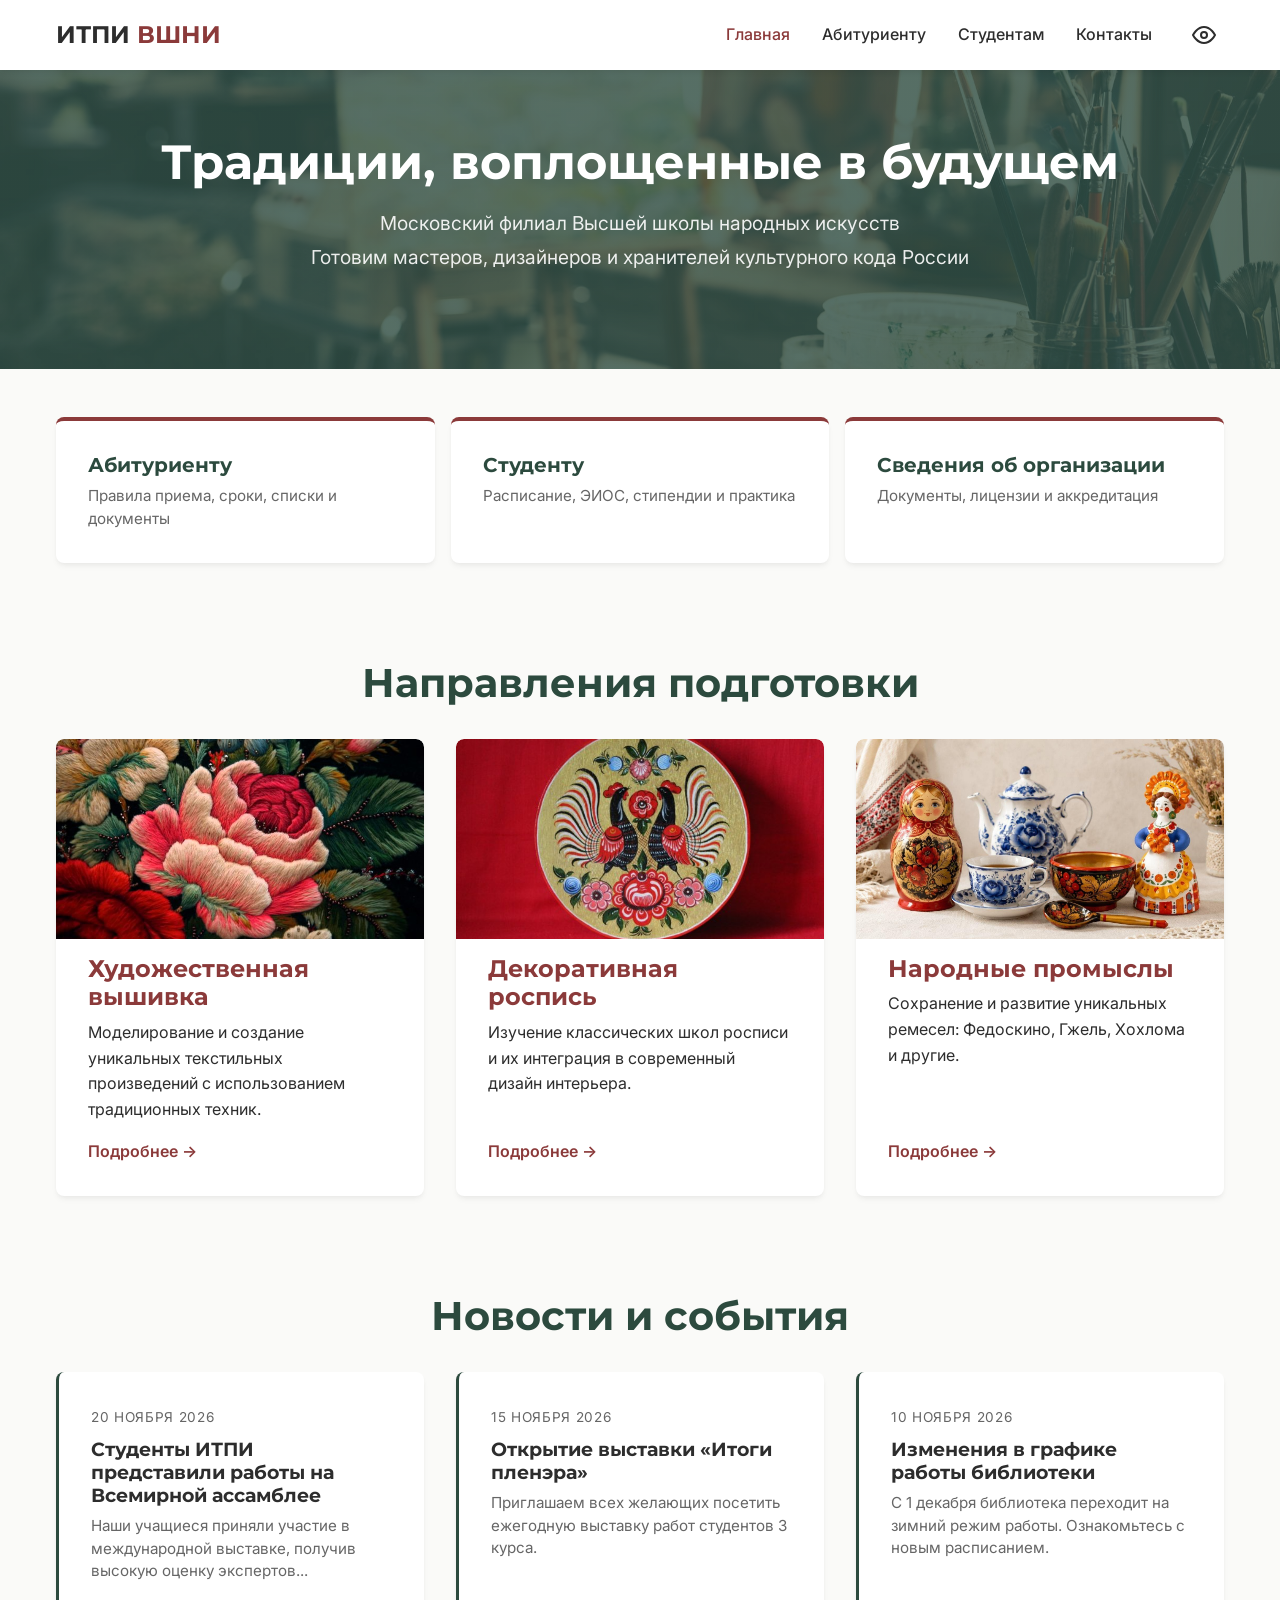
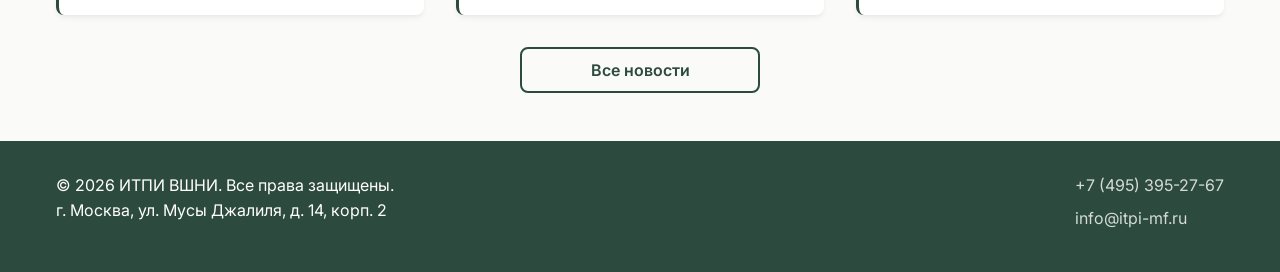
==== index.html @ 5b7797e9 "Update index.html" ====
<!DOCTYPE html>
<html lang="ru">
<head>
    <meta charset="UTF-8">
    <meta name="viewport" content="width=device-width, initial-scale=1.0">
    <title>ИТПИ ВШНИ | Институт Традиционного Прикладного Искусства</title>
    <link rel="preconnect" href="https://fonts.googleapis.com">
    <link rel="preconnect" href="https://fonts.gstatic.com" crossorigin>
    <link href="https://fonts.googleapis.com/css2?family=Inter:wght@400;500;600&family=Montserrat:wght@600;700&family=Playfair+Display:wght@600;700&display=swap" rel="stylesheet">
    <link rel="stylesheet" href="styles.css">
</head>
<body>
    <header class="header">
        <div class="container header__container">
            <a href="index.html" class="logo">ИТПИ <span>ВШНИ</span></a>
            
            <div class="header__right">
                <nav class="nav">
                    <ul class="nav__list">
                        <li><a href="index.html" class="nav__link active">Главная</a></li>
                        <li><a href="admissions.html" class="nav__link">Абитуриенту</a></li>
                        <li><a href="#" class="nav__link">Студентам</a></li>
                        <li><a href="#" class="nav__link">Контакты</a></li>
                    </ul>
                </nav>
                
                <div class="a11y-wrapper">
                    <button class="a11y-toggle" id="a11yToggleBtn" aria-label="Открыть настройки для слабовидящих">
                        <svg width="24" height="24" viewBox="0 0 24 24" fill="none" stroke="currentColor" stroke-width="2" stroke-linecap="round" stroke-linejoin="round">
                            <path d="M1 12s4-8 11-8 11 8 11 8-4 8-11 8-11-8-11-8z"></path>
                            <circle cx="12" cy="12" r="3"></circle>
                        </svg>
                    </button>
                    
                    <div class="a11y-panel" id="a11yPanel">
                        <div class="a11y-section">
                            <span class="a11y-label">Размер шрифта:</span>
                            <button class="a11y-option" data-size="normal">А</button>
                            <button class="a11y-option" data-size="large">А+</button>
                            <button class="a11y-option" data-size="xlarge">А++</button>
                        </div>
                        <div class="a11y-section">
                            <span class="a11y-label">Цвет сайта:</span>
                            <button class="a11y-option a11y-color-btn" data-color="default">Обычный</button>
                            <button class="a11y-option a11y-color-btn" data-color="black-white">Чёрным по белому</button>
                            <button class="a11y-option a11y-color-btn" data-color="white-black">Белым по чёрному</button>
                        </div>
                        <button class="a11y-reset" id="a11yResetBtn">Сбросить настройки</button>
                    </div>
                </div>
                
                <button class="burger" aria-label="Открыть меню">
                    <span></span>
                    <span></span>
                    <span></span>
                </button>
            </div>
        </div>
    </header>

    <main>
        <section class="hero">
            <div class="container hero__content">
                <h1 class="hero__title">Традиции, воплощенные в будущем</h1>
                <p class="hero__subtitle">Московский филиал Высшей школы народных искусств</p>
                <p class="hero__subtitle2">Готовим мастеров, дизайнеров и хранителей культурного кода России</p>
            </div>
        </section>

        <section class="quick-links container">
            <div class="quick-links__grid">
                <a href="admissions.html" class="link-card">
                    <h3 class="link-card__title">Абитуриенту</h3>
                    <p class="link-card__text">Правила приема, сроки, списки и документы</p>
                </a>
                <a href="#" class="link-card">
                    <h3 class="link-card__title">Студенту</h3>
                    <p class="link-card__text">Расписание, ЭИОС, стипендии и практика</p>
                </a>
                <a href="#" class="link-card">
                    <h3 class="link-card__title">Сведения об организации</h3>
                    <p class="link-card__text">Документы, лицензии и аккредитация</p>
                </a>
            </div>
        </section>

        <section class="features container">
            <h2 class="section-title">Направления подготовки</h2>
            <div class="features__grid">
                <article class="card">
                    <img src="vishivka.jpg" alt="Художественная вышивка" class="card__image">
                    <h3 class="card__title">Художественная вышивка</h3>
                    <p class="card__text">Моделирование и создание уникальных текстильных произведений с использованием традиционных техник.</p>
                    <a href="#" class="card__link">Подробнее →</a>
                </article>
                <article class="card">
                    <img src="rospis.jpg" alt="Декоративная роспись" class="card__image">
                    <h3 class="card__title">Декоративная роспись</h3>
                    <p class="card__text">Изучение классических школ росписи и их интеграция в современный дизайн интерьера.</p>
                    <a href="#" class="card__link">Подробнее →</a>
                </article>
                <article class="card">
                    <img src="promisli.png" alt="Народные промыслы" class="card__image">
                    <h3 class="card__title">Народные промыслы</h3>
                    <p class="card__text">Сохранение и развитие уникальных ремесел: Федоскино, Гжель, Хохлома и другие.</p>
                    <a href="#" class="card__link">Подробнее →</a>
                </article>
            </div>
        </section>

        <section class="news container">
            <h2 class="section-title">Новости и события</h2>
            <div class="news__grid">
                <article class="news-card">
                    <time class="news-card__date" datetime="2026-11-20">20 ноября 2026</time>
                    <h3 class="news-card__title">Студенты ИТПИ представили работы на Всемирной ассамблее</h3>
                    <p class="news-card__excerpt">Наши учащиеся приняли участие в международной выставке, получив высокую оценку экспертов...</p>
                </article>
                <article class="news-card">
                    <time class="news-card__date" datetime="2026-11-15">15 ноября 2026</time>
                    <h3 class="news-card__title">Открытие выставки «Итоги пленэра»</h3>
                    <p class="news-card__excerpt">Приглашаем всех желающих посетить ежегодную выставку работ студентов 3 курса.</p>
                </article>
                <article class="news-card">
                    <time class="news-card__date" datetime="2026-11-10">10 ноября 2026</time>
                    <h3 class="news-card__title">Изменения в графике работы библиотеки</h3>
                    <p class="news-card__excerpt">С 1 декабря библиотека переходит на зимний режим работы. Ознакомьтесь с новым расписанием.</p>
                </article>
            </div>
            <div class="center-btn">
                <a href="#" class="btn btn--outline-dark">Все новости</a>
            </div>
        </section>
    </main>

    <footer class="footer">
        <div class="container footer__container">
            <div class="footer__info">
                <p>© 2026 ИТПИ ВШНИ. Все права защищены.</p>
                <p>г. Москва, ул. Мусы Джалиля, д. 14, корп. 2</p>
            </div>
            <div class="footer__contacts">
                <a href="tel:+74953952767">+7 (495) 395-27-67</a>
                <a href="mailto:info@itpi-mf.ru">info@itpi-mf.ru</a>
            </div>
        </div>
    </footer>

    <script src="script.js"></script>
</body>
</html>
---- styles.css ----
/* --- Сброс и переменные --- */
:root {
    --color-primary: #8B3A3A;
    --color-primary-hover: #6D2C2C;
    --color-secondary: #2C4A3E;
    --color-bg: #FAFAF8;
    --color-text: #2D2D2D;
    --color-text-light: #666666;
    --color-white: #FFFFFF;
    
    --font-heading: 'Montserrat', sans-serif;
    --font-body: 'Inter', sans-serif;
    
    --spacing-sm: 0.5rem;
    --spacing-md: 1rem;
    --spacing-lg: 2rem;
    --spacing-xl: 4rem;
    
    --border-radius: 8px;
    --shadow: 0 4px 6px -1px rgba(0, 0, 0, 0.05), 0 2px 4px -1px rgba(0, 0, 0, 0.03);
}

* {
    margin: 0;
    padding: 0;
    box-sizing: border-box;
}

body {
    font-family: var(--font-body);
    background-color: var(--color-bg);
    color: var(--color-text);
    line-height: 1.6;
    display: flex;
    flex-direction: column;
    min-height: 100vh;
}

.container {
    max-width: 1200px;
    margin: 0 auto;
    padding: 0 var(--spacing-md);
}

/* --- Типографика --- */
h1, h2, h3 {
    font-family: var(--font-heading);
    color: var(--color-secondary);
    line-height: 1.2;
}

.section-title, .page-title {
    font-size: 2.5rem;
    margin-bottom: var(--spacing-lg);
    text-align: center;
}

/* --- Шапка --- */
.header {
    background-color: var(--color-white);
    box-shadow: var(--shadow);
    position: sticky;
    top: 0;
    z-index: 100;
}

.header__container {
    display: flex;
    justify-content: space-between;
    align-items: center;
    height: 70px;
}

.header__right {
    display: flex;
    align-items: center;
    gap: var(--spacing-lg);
}

.logo {
    font-family: var(--font-heading);
    font-size: 1.5rem;
    font-weight: 700;
    color: var(--color-text);
    text-decoration: none;
}

.logo span {
    color: var(--color-primary);
}

.nav__list {
    display: flex;
    list-style: none;
    gap: var(--spacing-lg);
}

.nav__link {
    text-decoration: none;
    color: var(--color-text);
    font-weight: 500;
    transition: color 0.3s ease;
}

.nav__link:hover, .nav__link.active {
    color: var(--color-primary);
}

/* --- Бургер-меню --- */
.burger {
    display: none;
    background: none;
    border: none;
    cursor: pointer;
    flex-direction: column;
    gap: 5px;
}

.burger span {
    display: block;
    width: 25px;
    height: 3px;
    background-color: var(--color-text);
    transition: 0.3s;
}

/* --- Hero секция --- */
.hero {
    background: linear-gradient(rgba(44, 74, 62, 0.8), rgba(44, 74, 62, 0.8)),
                url('background.jpg') center/cover;
    color: var(--color-white);
    padding: var(--spacing-xl) 0;
    text-align: center;
}

.hero__title {
    color: var(--color-white);
    font-size: 3rem;
    margin-bottom: var(--spacing-md);
}

.hero__subtitle {
    font-size: 1.2rem;
    max-width: 720px;
    margin: 0 auto 0.25rem;
    opacity: 0.9;
}

.hero__subtitle2 {
    font-size: 1.2rem;
    max-width: 720px;
    margin: 0 auto var(--spacing-lg);
    opacity: 0.9
}

.hero__buttons {
    display: flex;
    justify-content: center;
    align-items: center;
    gap: var(--spacing-md);
    flex-wrap: wrap;
}

.hero__buttons .btn {
    margin: 0;
}

/* --- Кнопки --- */
.btn {
    display: inline-block;
    padding: 0.8rem 1.5rem;
    border-radius: var(--border-radius);
    text-decoration: none;
    font-weight: 600;
    transition: all 0.3s ease;
    min-width: 240px;
    text-align: center;
    border: 2px solid transparent;
    box-sizing: border-box;
    line-height: 1;
}

.btn--primary {
    background-color: var(--color-primary);
    color: var(--color-white);
}

.btn--primary:hover {
    background-color: var(--color-primary-hover);
}

.btn--outline {
    border: 2px solid var(--color-white);
    color: var(--color-white);
}

.btn--outline:hover {
    background-color: var(--color-white);
    color: var(--color-secondary);
}

.btn--outline-dark {
    border: 2px solid var(--color-secondary);
    color: var(--color-secondary);
}

.btn--outline-dark:hover {
    background-color: var(--color-secondary);
    color: var(--color-white);
}

/* --- Быстрый доступ --- */
.quick-links {
    margin-top: 3rem;
    position: relative;
    z-index: 10;
    margin-bottom: 3rem;
}

.quick-links__grid {
    display: grid;
    grid-template-columns: repeat(auto-fit, minmax(280px, 1fr));
    gap: var(--spacing-md);
}

.link-card {
    background: var(--color-white);
    padding: var(--spacing-lg);
    border-radius: var(--border-radius);
    box-shadow: var(--shadow);
    text-decoration: none;
    color: var(--color-text);
    transition: transform 0.3s ease, box-shadow 0.3s ease;
    border-top: 4px solid var(--color-primary);
    display: block;
}

.link-card:hover {
    transform: translateY(-5px);
    box-shadow: 0 10px 15px -3px rgba(0, 0, 0, 0.1);
}

.link-card__icon {
    font-size: 2rem;
    display: block;
    margin-bottom: var(--spacing-sm);
}

.link-card__title {
    font-family: var(--font-heading);
    font-size: 1.25rem;
    margin-bottom: var(--spacing-sm);
    color: var(--color-secondary);
}

.link-card__text {
    font-size: 0.95rem;
    color: var(--color-text-light);
    line-height: 1.5;
}

/* --- Карточки направлений --- */
.features {
    padding: 3rem var(--spacing-md);
}

.features__grid {
    display: grid;
    grid-template-columns: repeat(auto-fit, minmax(300px, 1fr));
    gap: var(--spacing-lg);
}

.card {
    background: var(--color-white);
    padding: var(--spacing-lg);
    border-radius: var(--border-radius);
    box-shadow: var(--shadow);
    transition: transform 0.3s ease;
    overflow: hidden;
    display: flex;
    flex-direction: column;
}

.card:hover {
    transform: translateY(-5px);
}

.card__image {
    width: calc(100% + var(--spacing-lg) * 2);
    height: 200px;
    object-fit: cover;
    object-position: center;
    border-radius: var(--border-radius) var(--border-radius) 0 0;
    margin: calc(-1 * var(--spacing-lg)) calc(-1 * var(--spacing-lg)) var(--spacing-md) calc(-1 * var(--spacing-lg));
    display: block;
}

.card__title {
    font-size: 1.5rem;
    margin-bottom: var(--spacing-sm);
    color: var(--color-primary);
}

.card__text {
    flex-grow: 1;
}

.card__link {
    display: inline-block;
    margin-top: var(--spacing-md);
    color: var(--color-primary);
    text-decoration: none;
    font-weight: 600;
    transition: color 0.3s;
}

.card__link:hover {
    color: var(--color-primary-hover);
}

/* --- Новости --- */
.news {
    padding: 3rem var(--spacing-md);
}

.news__grid {
    display: grid;
    grid-template-columns: repeat(auto-fit, minmax(300px, 1fr));
    gap: var(--spacing-lg);
    margin-bottom: var(--spacing-lg);
}

.news-card {
    background: var(--color-white);
    padding: var(--spacing-lg);
    border-radius: var(--border-radius);
    box-shadow: var(--shadow);
    border-left: 3px solid var(--color-secondary);
}

.news-card__date {
    font-size: 0.85rem;
    color: var(--color-text-light);
    text-transform: uppercase;
    letter-spacing: 0.05em;
}

.news-card__title {
    font-size: 1.2rem;
    margin: var(--spacing-sm) 0;
    color: var(--color-text);
}

.news-card__excerpt {
    font-size: 0.95rem;
    color: var(--color-text-light);
    line-height: 1.5;
}

.center-btn {
    text-align: center;
    margin-top: var(--spacing-lg);
}

/* --- Страница абитуриента --- */
.page-content {
    padding: var(--spacing-xl) var(--spacing-md);
    flex: 1;
}

.info-block {
    background: var(--color-white);
    padding: var(--spacing-lg);
    border-radius: var(--border-radius);
    box-shadow: var(--shadow);
    margin-bottom: var(--spacing-lg);
    border-left: 4px solid var(--color-primary);
}

.info-block .btn--primary {
    background-color: var(--color-primary);
    color: var(--color-white);
     margin-top: var(--spacing-md);
}

.info-block .btn--primary:hover {
    background-color: var(--color-primary-hover);
}

.info-block h2 {
    margin-bottom: var(--spacing-md);
}

.info-block p {
    margin-bottom: var(--spacing-sm);
}

.info-block a {
    color: var(--color-primary);
}

.note {
    margin-top: var(--spacing-md);
    font-size: 0.9rem;
    color: var(--color-text-light);
    font-style: italic;
}

/* --- Подвал --- */
.footer {
    background-color: var(--color-secondary);
    color: var(--color-white);
    padding: var(--spacing-lg) 0;
    margin-top: auto;
}

.footer__container {
    display: flex;
    justify-content: space-between;
    flex-wrap: wrap;
    gap: var(--spacing-md);
}

.footer__contacts a {
    color: var(--color-white);
    text-decoration: none;
    display: block;
    margin-bottom: var(--spacing-sm);
    opacity: 0.8;
    transition: opacity 0.3s;
}

.footer__contacts a:hover {
    opacity: 1;
}

/* --- Версия для слабовидящих --- */
.a11y-wrapper {
    position: relative;
}

.a11y-toggle {
    background: transparent;
    border: none;
    padding: 8px;
    cursor: pointer;
    display: flex;
    align-items: center;
    justify-content: center;
    color: var(--color-text);
    transition: color 0.3s ease;
    width: 40px;
    height: 40px;
    flex-shrink: 0;
}

.a11y-toggle:hover {
    color: var(--color-primary);
}

.a11y-toggle svg {
    width: 24px;
    height: 24px;
    display: block;
}

.a11y-panel {
    position: absolute;
    top: 100%;
    right: 0;
    background: var(--color-white);
    border: 1px solid #ddd;
    border-radius: var(--border-radius);
    box-shadow: 0 10px 25px rgba(0,0,0,0.15);
    padding: var(--spacing-md);
    width: 280px;
    z-index: 200;
    display: none;
    flex-direction: column;
    gap: var(--spacing-md);
}

.a11y-panel.is-open {
    display: flex;
}

.a11y-section {
    display: flex;
    flex-direction: column;
    gap: 0.5rem;
    border-bottom: 1px solid #eee;
    padding-bottom: var(--spacing-md);
}

.a11y-section:last-of-type {
    border-bottom: none;
}

.a11y-label {
    font-size: 0.9rem;
    font-weight: 600;
    color: var(--color-text);
}

.a11y-option {
    padding: 0.5rem;
    border: 1px solid #ccc;
    background: #fff;
    border-radius: 4px;
    cursor: pointer;
    font-family: var(--font-body);
    font-size: 1rem;
    transition: all 0.2s;
    text-align: center;
}

.a11y-option:hover, .a11y-option.is-active {
    background: var(--color-primary);
    color: #fff;
    border-color: var(--color-primary);
}

.a11y-reset {
    padding: 0.6rem;
    background: var(--color-secondary);
    color: #fff;
    border: none;
    border-radius: 4px;
    cursor: pointer;
    font-weight: 600;
    transition: background 0.3s;
}

.a11y-reset:hover {
    background: var(--color-primary);
}

/* Темы для слабовидящих */
body.a11y-size-large {
    font-size: 1.2rem !important;
}

body.a11y-size-xlarge {
    font-size: 1.5rem !important;
}

body.a11y-color-black-white {
    background-color: #FFFFFF !important;
    color: #000000 !important;
}

body.a11y-color-black-white * {
    background-color: #FFFFFF !important;
    color: #000000 !important;
    border-color: #000000 !important;
    box-shadow: none !important;
}

body.a11y-color-black-white img {
    filter: grayscale(100%) contrast(120%) !important;
}

body.a11y-color-black-white a {
    text-decoration: underline !important;
    font-weight: bold !important;
}

body.a11y-color-white-black {
    background-color: #000000 !important;
    color: #FFFFFF !important;
}

body.a11y-color-white-black * {
    background-color: #000000 !important;
    color: #FFFFFF !important;
    border-color: #FFFFFF !important;
    box-shadow: none !important;
}

body.a11y-color-white-black img {
    filter: grayscale(100%) invert(100%) contrast(120%) !important;
}

body.a11y-color-white-black a {
    text-decoration: underline !important;
    font-weight: bold !important;
}

/* --- Адаптивность (Mobile) --- */
@media (max-width: 768px) {
    .burger {
        display: flex;
    }

    .nav {
        position: absolute;
        top: 70px;
        left: 0;
        width: 100%;
        background-color: var(--color-white);
        box-shadow: var(--shadow);
        padding: var(--spacing-md);
        transform: translateY(-150%);
        transition: transform 0.3s ease;
        z-index: 99;
    }

    .nav.open {
        transform: translateY(0);
    }

    .nav__list {
        flex-direction: column;
        gap: var(--spacing-md);
        text-align: center;
    }

    .hero__title {
        font-size: 2rem;
    }

    .footer__container {
        flex-direction: column;
        text-align: center;
    }

    .hero__buttons {
        flex-direction: column;
        align-items: center;
        gap: var(--spacing-lg);
    }

    .hero__buttons .btn {
        width: 100%;
        max-width: 240px;
    }

    .quick-links {
        margin-top: var(--spacing-lg);
    }

    .page-title {
        font-size: 2rem;
    }
}
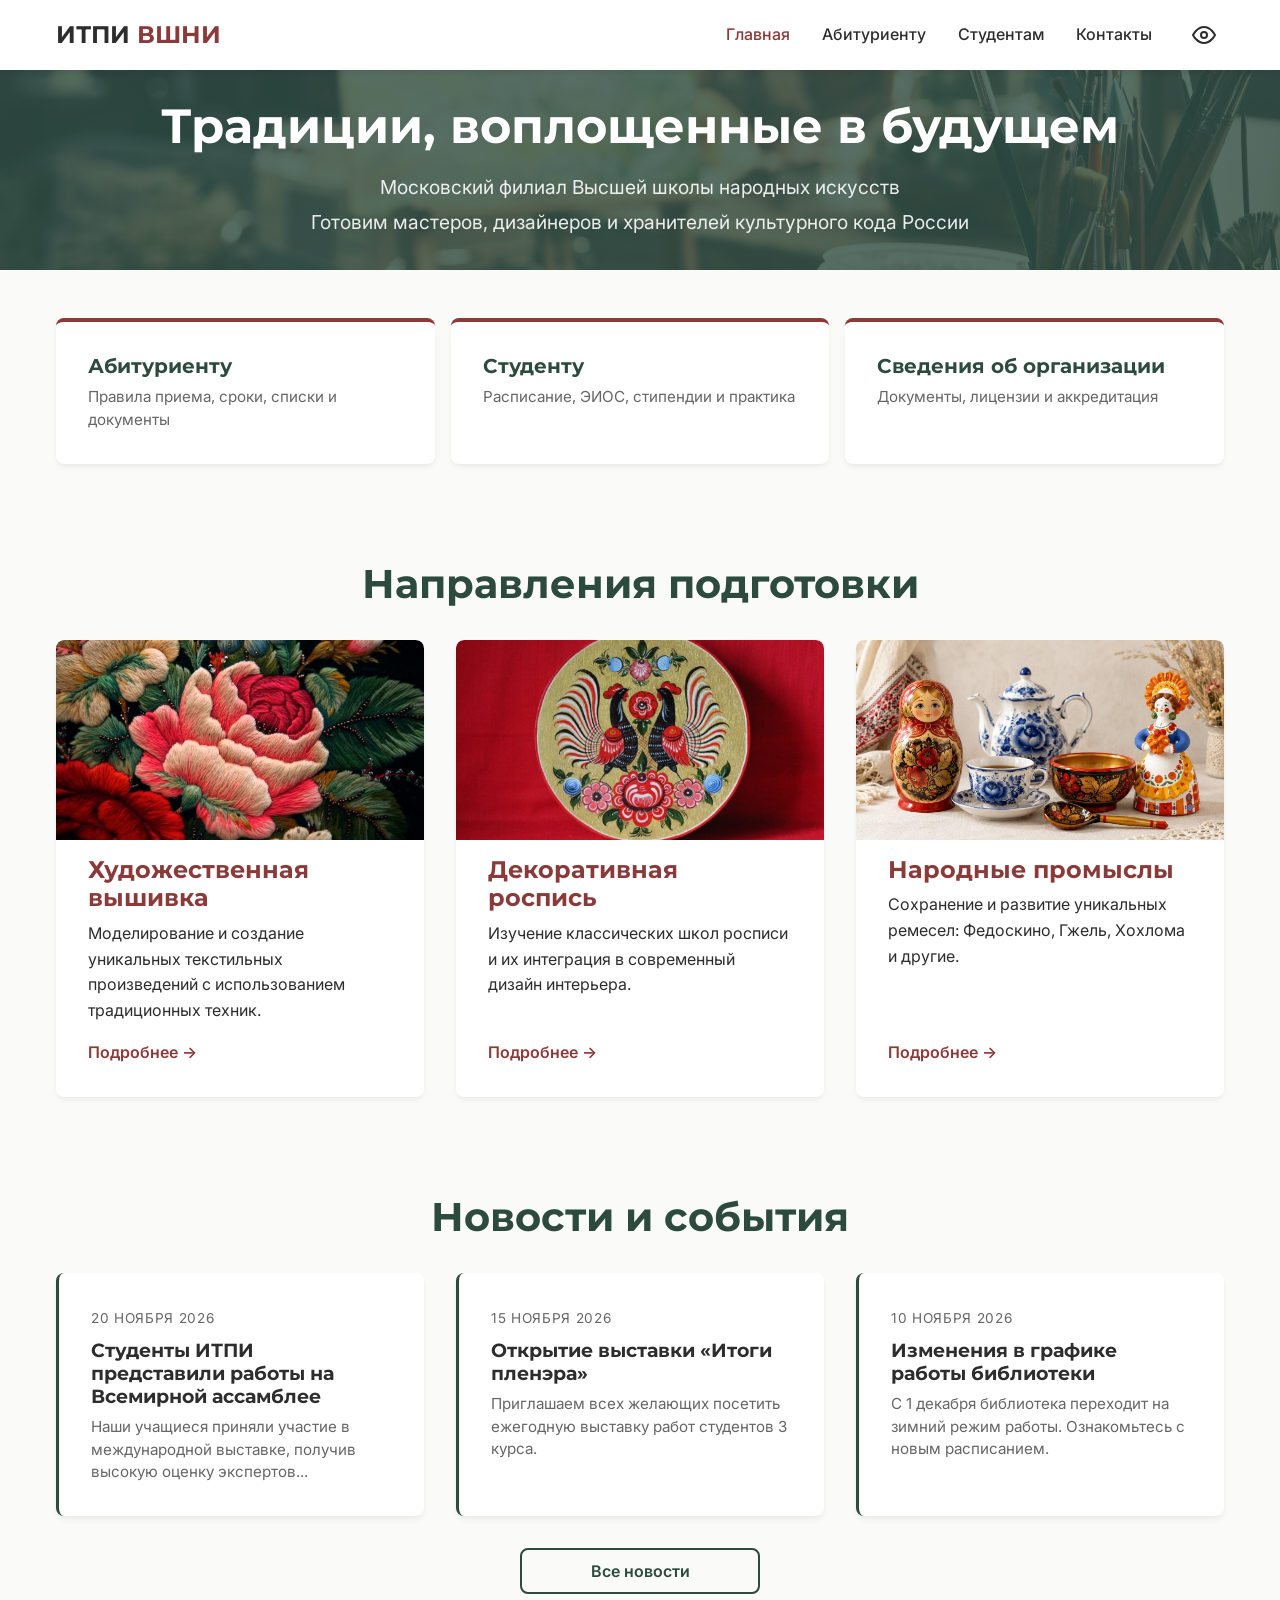
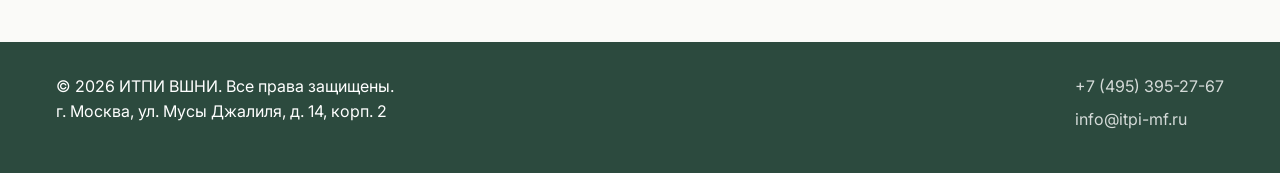
==== commit 2deca2ce: "Update index.html" ====
--- a/index.html
+++ b/index.html
@@ -63,7 +63,7 @@
             <div class="container hero__content">
                 <h1 class="hero__title">Традиции, воплощенные в будущем</h1>
                 <p class="hero__subtitle">Московский филиал Высшей школы народных искусств</p>
-                <p class="hero__subtitle2">Готовим мастеров, дизайнеров и хранителей культурного кода России</p>
+                <p class="hero__subtitle">Готовим мастеров, дизайнеров и хранителей культурного кода России</p>
             </div>
         </section>
 
--- a/styles.css
+++ b/styles.css
@@ -126,11 +126,16 @@
 
 /* --- Hero секция --- */
 .hero {
-    background: linear-gradient(rgba(44, 74, 62, 0.8), rgba(44, 74, 62, 0.8)),
-                url('background.jpg') center/cover;
-    color: var(--color-white);
-    padding: var(--spacing-xl) 0;
+    background: linear-gradient(rgba(44, 74, 62, 0.8), rgba(44, 74, 62, 0.8)), 
+                url('background.jpg') center/cover no-repeat;
+    color: var(--color-white);
     text-align: center;
+    
+    height: 200px; 
+    padding: 0;
+    display: flex;
+    align-items: center;
+    justify-content: center; 
 }
 
 .hero__title {
@@ -144,13 +149,6 @@
     max-width: 720px;
     margin: 0 auto 0.25rem;
     opacity: 0.9;
-}
-
-.hero__subtitle2 {
-    font-size: 1.2rem;
-    max-width: 720px;
-    margin: 0 auto var(--spacing-lg);
-    opacity: 0.9
 }
 
 .hero__buttons {
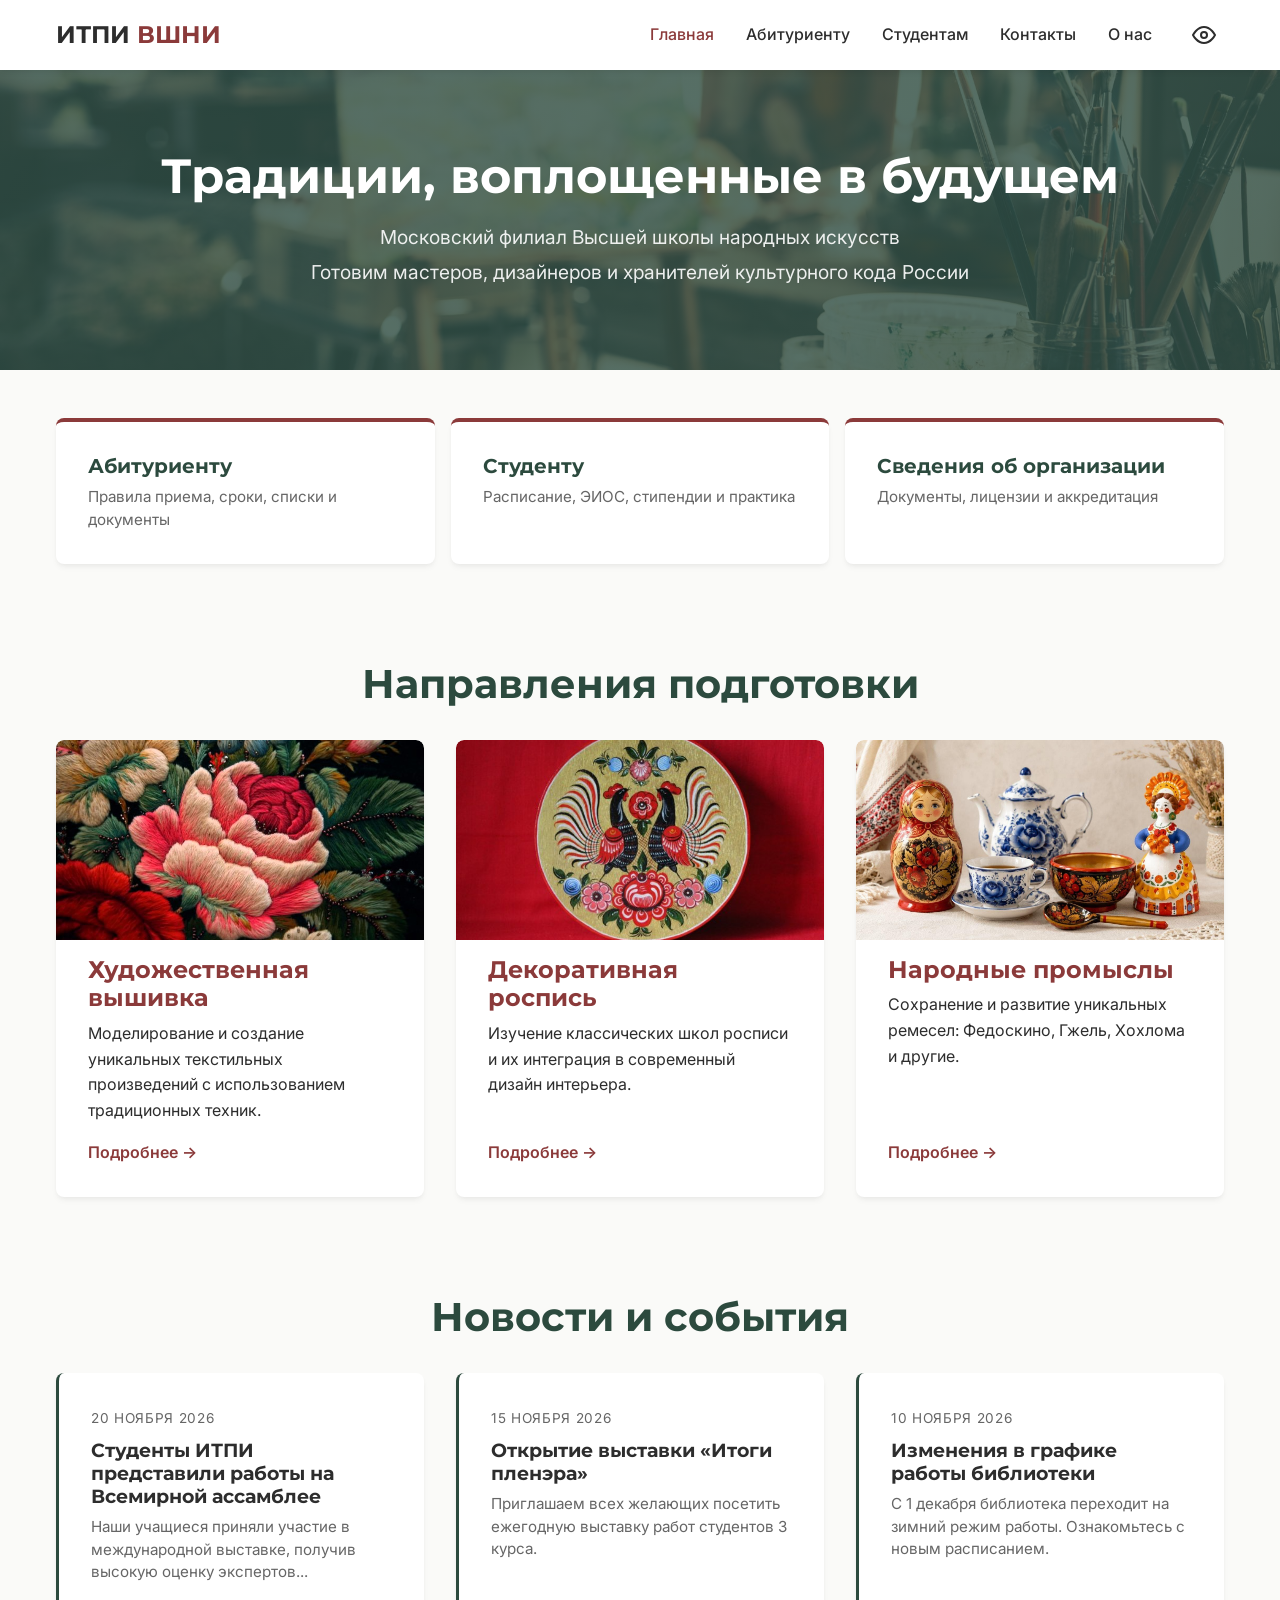
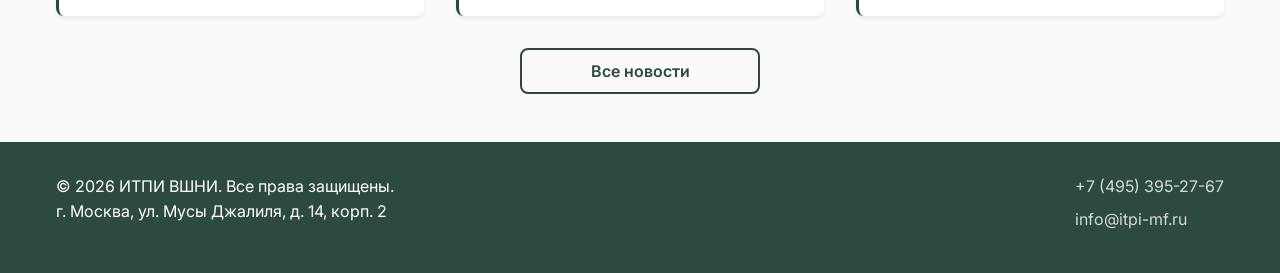
==== commit 84a5b6ed: "Update index.html" ====
--- a/index.html
+++ b/index.html
@@ -21,6 +21,7 @@
                         <li><a href="admissions.html" class="nav__link">Абитуриенту</a></li>
                         <li><a href="#" class="nav__link">Студентам</a></li>
                         <li><a href="#" class="nav__link">Контакты</a></li>
+                        <li><a href="#" class="nav__link">О нас</a></li>
                     </ul>
                 </nav>
                 
--- a/styles.css
+++ b/styles.css
@@ -131,7 +131,7 @@
     color: var(--color-white);
     text-align: center;
     
-    height: 200px; 
+    height: 300px; 
     padding: 0;
     display: flex;
     align-items: center;
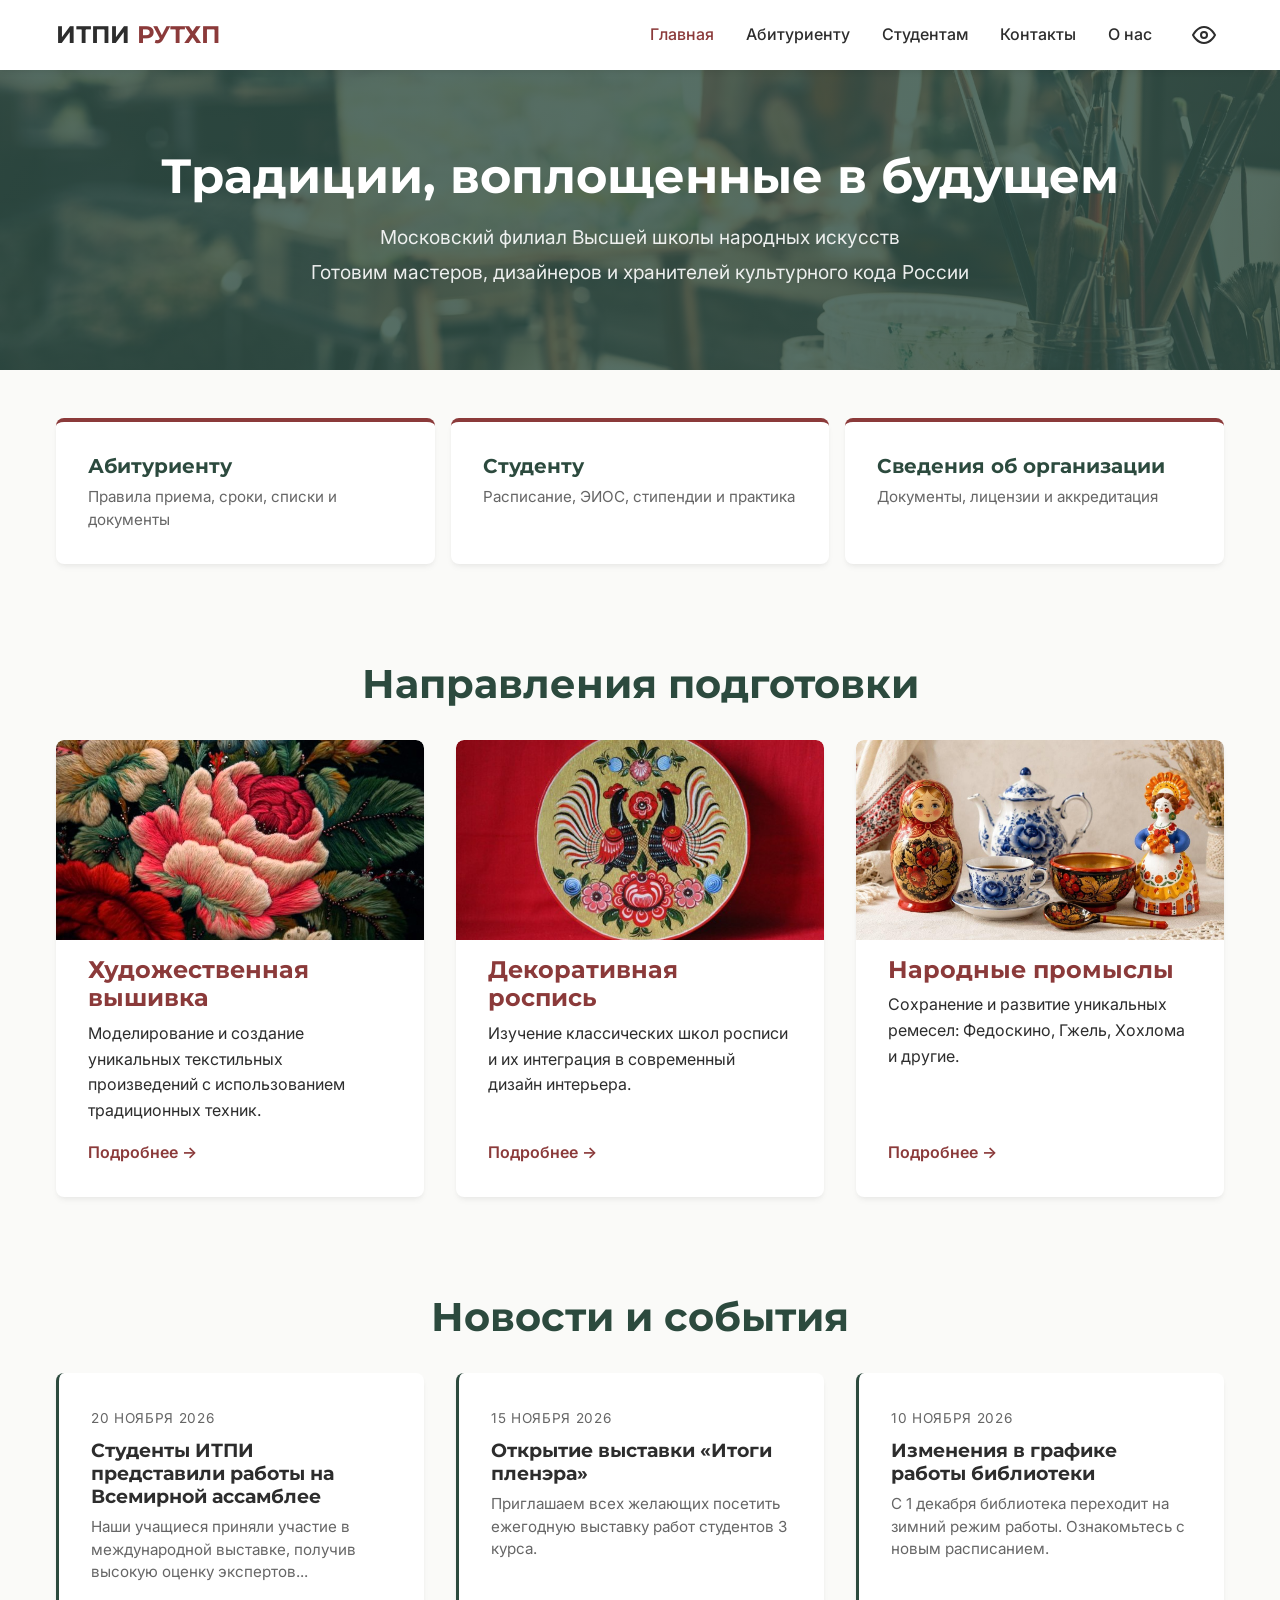
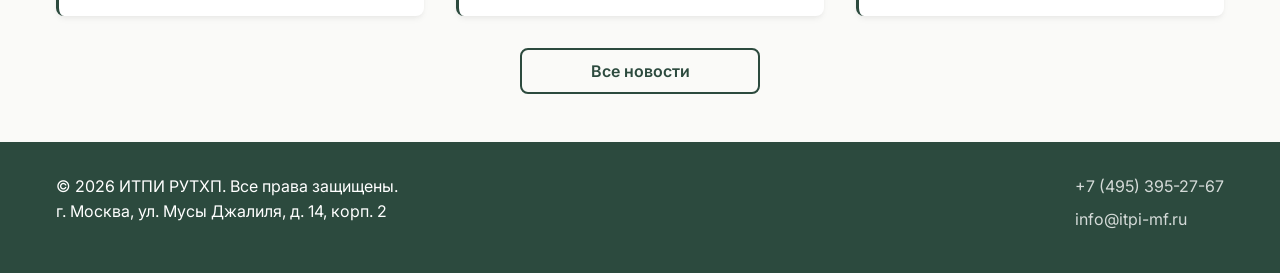
==== commit 400cbc24: "Update index.html" ====
--- a/index.html
+++ b/index.html
@@ -3,7 +3,7 @@
 <head>
     <meta charset="UTF-8">
     <meta name="viewport" content="width=device-width, initial-scale=1.0">
-    <title>ИТПИ ВШНИ | Институт Традиционного Прикладного Искусства</title>
+    <title>ИТПИ РУТХП | Институт Традиционного Прикладного Искусства</title>
     <link rel="preconnect" href="https://fonts.googleapis.com">
     <link rel="preconnect" href="https://fonts.gstatic.com" crossorigin>
     <link href="https://fonts.googleapis.com/css2?family=Inter:wght@400;500;600&family=Montserrat:wght@600;700&family=Playfair+Display:wght@600;700&display=swap" rel="stylesheet">
@@ -12,7 +12,7 @@
 <body>
     <header class="header">
         <div class="container header__container">
-            <a href="index.html" class="logo">ИТПИ <span>ВШНИ</span></a>
+            <a href="index.html" class="logo">ИТПИ <span>РУТХП</span></a>
             
             <div class="header__right">
                 <nav class="nav">
@@ -137,7 +137,7 @@
     <footer class="footer">
         <div class="container footer__container">
             <div class="footer__info">
-                <p>© 2026 ИТПИ ВШНИ. Все права защищены.</p>
+                <p>© 2026 ИТПИ РУТХП. Все права защищены.</p>
                 <p>г. Москва, ул. Мусы Джалиля, д. 14, корп. 2</p>
             </div>
             <div class="footer__contacts">
--- a/styles.css
+++ b/styles.css
@@ -273,14 +273,9 @@
     padding: var(--spacing-lg);
     border-radius: var(--border-radius);
     box-shadow: var(--shadow);
-    transition: transform 0.3s ease;
     overflow: hidden;
     display: flex;
     flex-direction: column;
-}
-
-.card:hover {
-    transform: translateY(-5px);
 }
 
 .card__image {
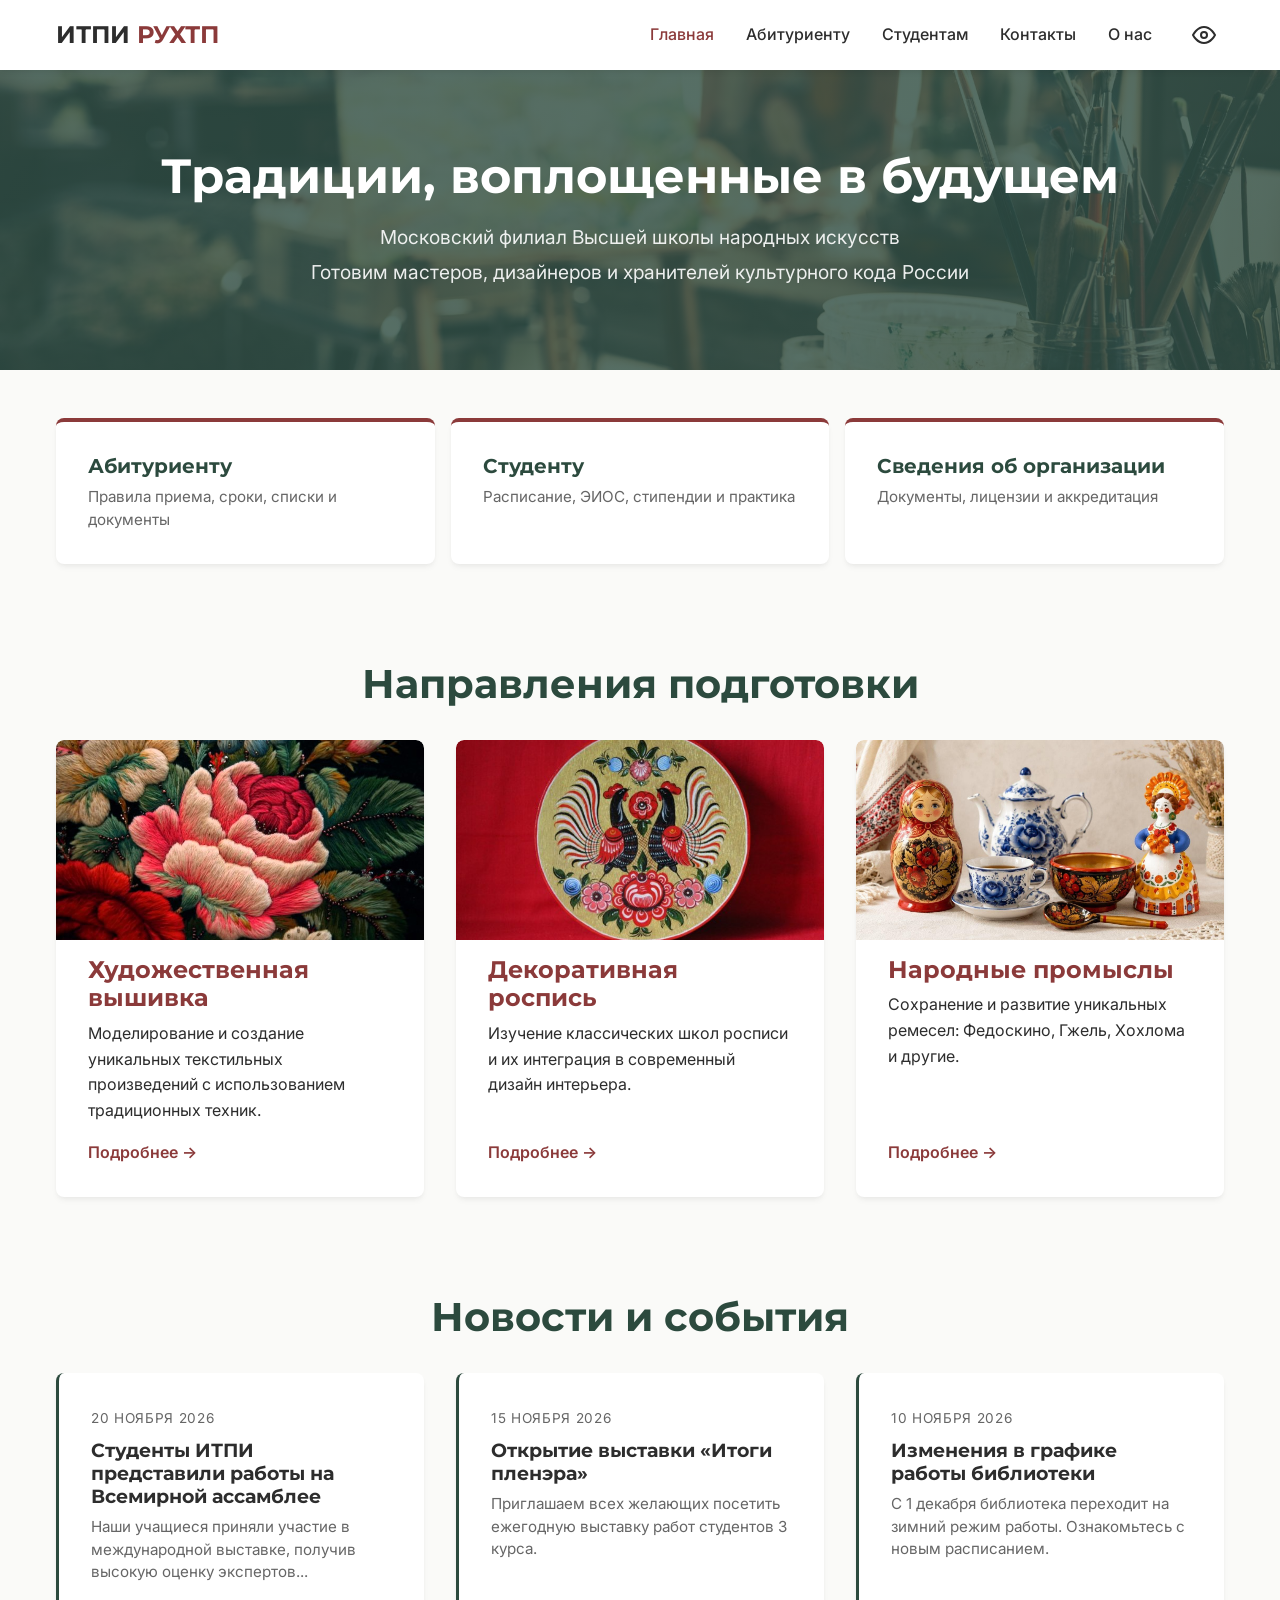
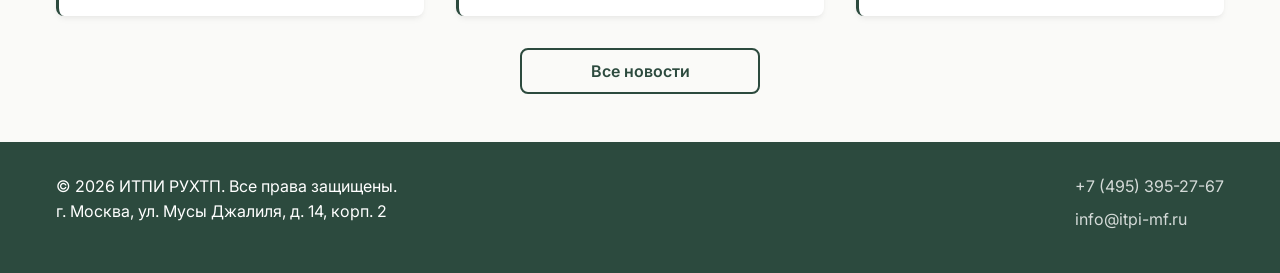
==== commit 3897e592: "Update index.html" ====
--- a/index.html
+++ b/index.html
@@ -3,7 +3,7 @@
 <head>
     <meta charset="UTF-8">
     <meta name="viewport" content="width=device-width, initial-scale=1.0">
-    <title>ИТПИ РУТХП | Институт Традиционного Прикладного Искусства</title>
+    <title>ИТПИ РУХТП | Институт Традиционного Прикладного Искусства</title>
     <link rel="preconnect" href="https://fonts.googleapis.com">
     <link rel="preconnect" href="https://fonts.gstatic.com" crossorigin>
     <link href="https://fonts.googleapis.com/css2?family=Inter:wght@400;500;600&family=Montserrat:wght@600;700&family=Playfair+Display:wght@600;700&display=swap" rel="stylesheet">
@@ -12,7 +12,7 @@
 <body>
     <header class="header">
         <div class="container header__container">
-            <a href="index.html" class="logo">ИТПИ <span>РУТХП</span></a>
+            <a href="index.html" class="logo">ИТПИ <span>РУХТП</span></a>
             
             <div class="header__right">
                 <nav class="nav">
@@ -78,7 +78,7 @@
                     <h3 class="link-card__title">Студенту</h3>
                     <p class="link-card__text">Расписание, ЭИОС, стипендии и практика</p>
                 </a>
-                <a href="#" class="link-card">
+                <a href="sveden.html" class="link-card">
                     <h3 class="link-card__title">Сведения об организации</h3>
                     <p class="link-card__text">Документы, лицензии и аккредитация</p>
                 </a>
@@ -137,7 +137,7 @@
     <footer class="footer">
         <div class="container footer__container">
             <div class="footer__info">
-                <p>© 2026 ИТПИ РУТХП. Все права защищены.</p>
+                <p>© 2026 ИТПИ РУХТП. Все права защищены.</p>
                 <p>г. Москва, ул. Мусы Джалиля, д. 14, корп. 2</p>
             </div>
             <div class="footer__contacts">
--- a/styles.css
+++ b/styles.css
@@ -579,6 +579,78 @@
     font-weight: bold !important;
 }
 
+/* --- Таблицы для страницы "Сведения об организации" --- */
+.info-table {
+    width: 100%;
+    border-collapse: collapse;
+    margin-top: var(--spacing-md);
+}
+
+.info-table th,
+.info-table td {
+    padding: var(--spacing-md);
+    text-align: left;
+    vertical-align: top;
+    border-bottom: 1px solid #e0e0e0;
+}
+
+.info-table th {
+    width: 35%;
+    font-weight: 600;
+    color: var(--color-secondary);
+    background-color: #f9f9f9;
+}
+
+.info-table td {
+    color: var(--color-text);
+    line-height: 1.6;
+}
+
+.info-table tr:last-child th,
+.info-table tr:last-child td {
+    border-bottom: none;
+}
+
+.doc-link {
+    color: var(--color-primary);
+    text-decoration: none;
+    font-weight: 500;
+    transition: color 0.3s ease;
+}
+
+.doc-link:hover {
+    color: var(--color-primary-hover);
+    text-decoration: underline;
+}
+
+/* Адаптивность таблиц для мобильных */
+@media (max-width: 768px) {
+    .info-table,
+    .info-table thead,
+    .info-table tbody,
+    .info-table th,
+    .info-table td,
+    .info-table tr {
+        display: block;
+    }
+    
+    .info-table th {
+        width: 100%;
+        background-color: var(--color-bg);
+        border-bottom: none;
+        padding-bottom: var(--spacing-sm);
+    }
+    
+    .info-table td {
+        padding-top: 0;
+        padding-bottom: var(--spacing-md);
+    }
+    
+    .info-table tr {
+        margin-bottom: var(--spacing-md);
+        border-bottom: 2px solid var(--color-primary);
+    }
+    
 /* --- Адаптивность (Mobile) --- */
 @media (max-width: 768px) {
     .burger {
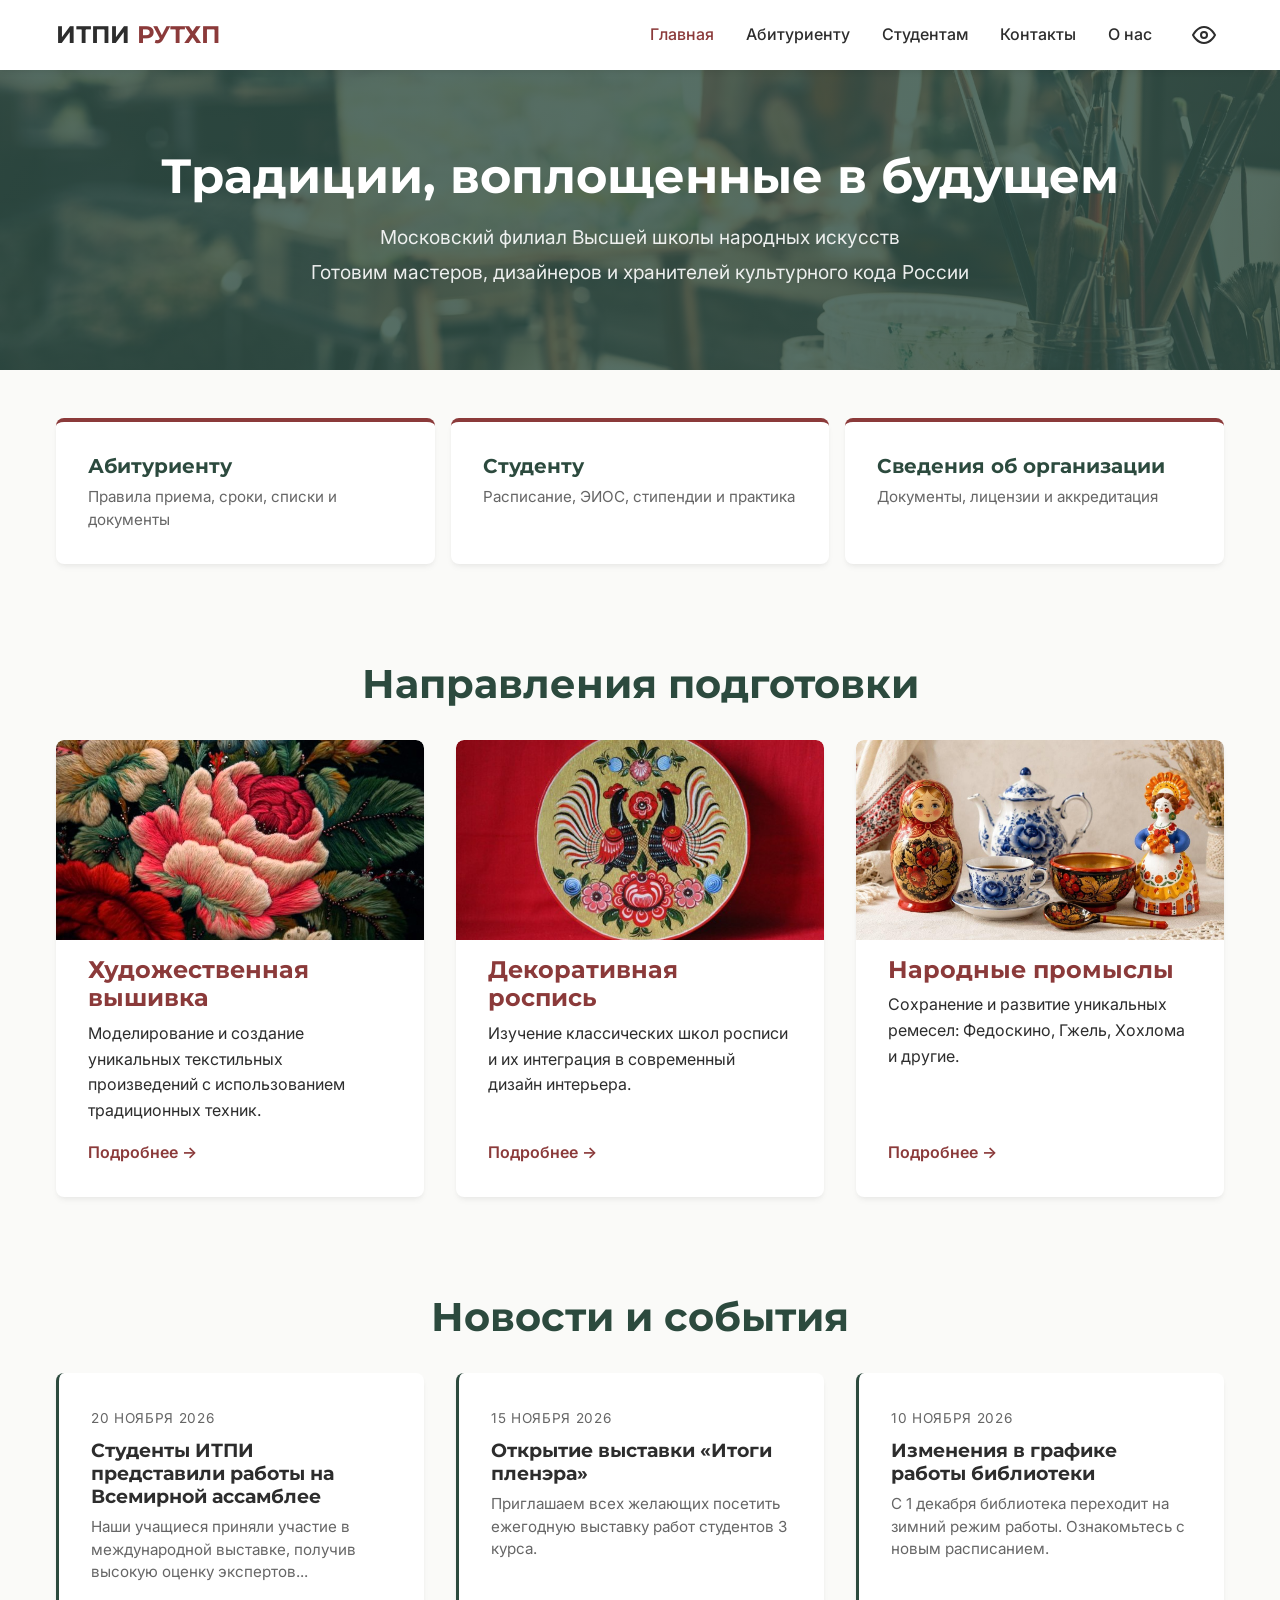
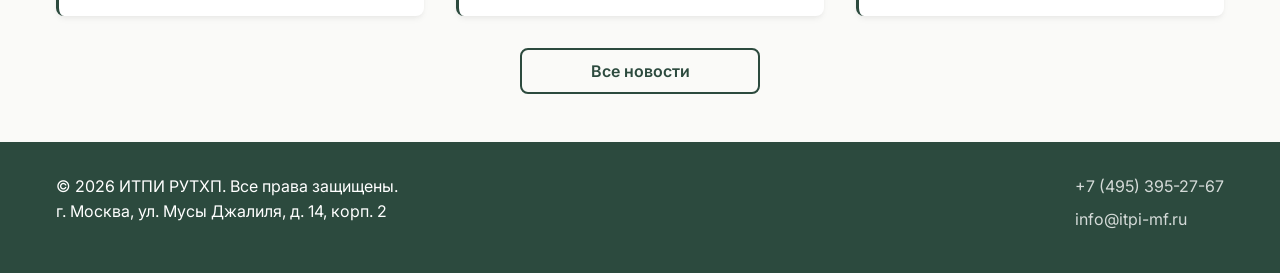
==== commit a57baf30: "Update index.html" ====
--- a/index.html
+++ b/index.html
@@ -3,7 +3,7 @@
 <head>
     <meta charset="UTF-8">
     <meta name="viewport" content="width=device-width, initial-scale=1.0">
-    <title>ИТПИ РУХТП | Институт Традиционного Прикладного Искусства</title>
+    <title>ИТПИ РУТХП | Институт Традиционного Прикладного Искусства</title>
     <link rel="preconnect" href="https://fonts.googleapis.com">
     <link rel="preconnect" href="https://fonts.gstatic.com" crossorigin>
     <link href="https://fonts.googleapis.com/css2?family=Inter:wght@400;500;600&family=Montserrat:wght@600;700&family=Playfair+Display:wght@600;700&display=swap" rel="stylesheet">
@@ -12,7 +12,7 @@
 <body>
     <header class="header">
         <div class="container header__container">
-            <a href="index.html" class="logo">ИТПИ <span>РУХТП</span></a>
+            <a href="index.html" class="logo">ИТПИ <span>РУТХП</span></a>
             
             <div class="header__right">
                 <nav class="nav">
@@ -137,7 +137,7 @@
     <footer class="footer">
         <div class="container footer__container">
             <div class="footer__info">
-                <p>© 2026 ИТПИ РУХТП. Все права защищены.</p>
+                <p>© 2026 ИТПИ РУТХП. Все права защищены.</p>
                 <p>г. Москва, ул. Мусы Джалиля, д. 14, корп. 2</p>
             </div>
             <div class="footer__contacts">
